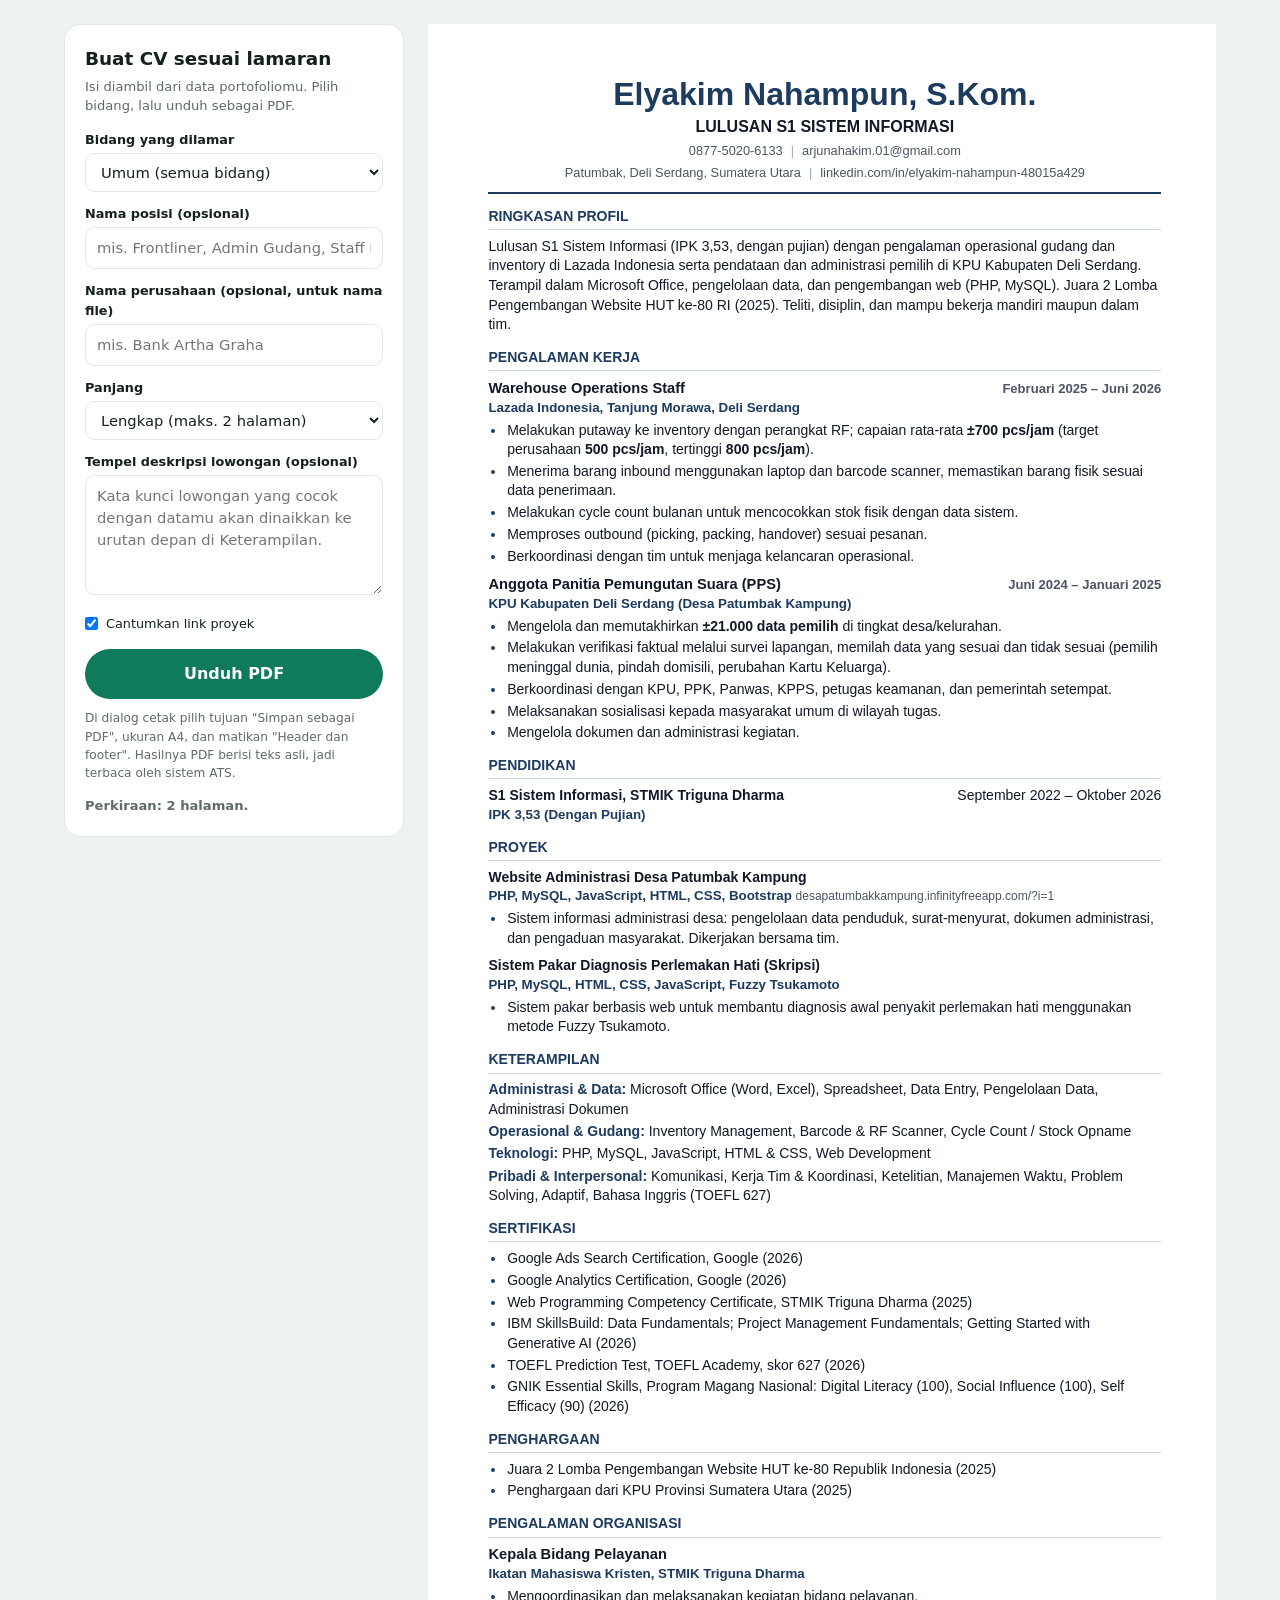
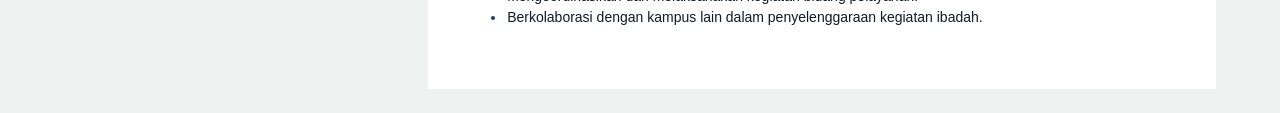
==== cv.html @ f19a0b80 "Add files via upload" ====
<!DOCTYPE html>
<html lang="id">
<head>
<meta charset="utf-8">
<meta name="viewport" content="width=device-width, initial-scale=1">
<meta name="robots" content="noindex, nofollow">
<title>CV Elyakim Nahampun</title>
<link rel="stylesheet" href="css/cv.css">
</head>
<body>
<div class="bar">Menyiapkan CV… jika dialog cetak tidak muncul, tekan
  <button id="dl2" type="button">Simpan sebagai PDF</button></div>

<div class="app">
  <aside class="panel">
    <h1>Buat CV sesuai lamaran</h1>
    <p class="sub">Isi diambil dari data portofoliomu. Pilih bidang, lalu unduh sebagai PDF.</p>

    <label for="p">Bidang yang dilamar</label>
    <select id="p"></select>

    <label for="role">Nama posisi (opsional)</label>
    <input type="text" id="role" placeholder="mis. Frontliner, Admin Gudang, Staff IT">

    <label for="company">Nama perusahaan (opsional, untuk nama file)</label>
    <input type="text" id="company" placeholder="mis. Bank Artha Graha">

    <label for="len">Panjang</label>
    <select id="len">
      <option value="full">Lengkap (maks. 2 halaman)</option>
      <option value="short">Ringkas (target 1 halaman)</option>
    </select>

    <label for="jd">Tempel deskripsi lowongan (opsional)</label>
    <textarea id="jd" placeholder="Kata kunci lowongan yang cocok dengan datamu akan dinaikkan ke urutan depan di Keterampilan."></textarea>

    <label class="chk"><input type="checkbox" id="links"> Cantumkan link proyek</label>

    <button class="dl" id="dl" type="button">Unduh PDF</button>
    <p class="hint">Di dialog cetak pilih tujuan "Simpan sebagai PDF", ukuran A4, dan matikan "Header dan footer". Hasilnya PDF berisi teks asli, jadi terbaca oleh sistem ATS.</p>

    <div class="info"><div id="pg"></div><div id="kw"></div></div>
  </aside>

  <main class="stage"><article id="cv"></article></main>
</div>

<script src="js/cvdata.js"></script>
<script src="js/cv.js"></script>
</body>
</html>
---- css/cv.css ----
/* ===== halaman pengatur (layar) ===== */
:root{--ac:#0f7a5c;--ac2:#f26b3a;--line:#e3e8e5;--muted:#5f6b65;--text:#14201b}
*{box-sizing:border-box;margin:0}
body{font-family:system-ui,-apple-system,"Segoe UI",Roboto,Arial,sans-serif;color:var(--text);background:#eef2f0;line-height:1.5}
.app{display:grid;grid-template-columns:340px 1fr;gap:24px;max-width:1200px;margin:0 auto;padding:24px}
.panel{background:#fff;border:1px solid var(--line);border-radius:16px;padding:20px;align-self:start;position:sticky;top:16px}
.panel h1{font-size:1.15rem;margin-bottom:4px}
.panel .sub{font-size:.82rem;color:var(--muted);margin-bottom:14px}
label{display:block;font-size:.8rem;font-weight:600;margin:12px 0 4px}
input[type=text],select,textarea{width:100%;font:inherit;font-size:.92rem;padding:9px 11px;border:1px solid var(--line);border-radius:10px;background:#fff;color:var(--text)}
textarea{min-height:120px;resize:vertical}
.chk{display:flex;gap:8px;align-items:center;font-weight:500;margin-top:12px}
.chk input{width:auto}
button.dl,.bar a.dl{display:block;width:100%;margin-top:16px;padding:13px;border:0;border-radius:99px;background:var(--ac);color:#fff;font:inherit;font-weight:600;cursor:pointer;text-align:center;text-decoration:none}
button.dl:hover{filter:brightness(1.08)}
.info{margin-top:14px;font-size:.82rem;color:var(--muted)}
.info p{margin-top:8px}.info .w{color:#a4400f;background:#fff3ec;border-radius:8px;padding:8px 10px}
.hint{font-size:.76rem;color:var(--muted);margin-top:10px}
.stage{overflow:auto}
.bar{display:none}

/* ===== lembar CV (layar + cetak): satu kolom, teks asli, aman untuk ATS ===== */
#cv{--ink:#111827;--ac:#1d3b5f;--mute:#4b5563;--tint:#eef3f8;--rule:#c9d4e0;
  width:210mm;min-height:297mm;margin:0 auto;background:#fff;padding:14mm 16mm;box-shadow:0 8px 30px rgba(20,40,30,.12);
  font-family:Calibri,Carlito,Arial,Helvetica,"Liberation Sans",sans-serif;font-size:10.5pt;line-height:1.4;color:var(--ink);
  -webkit-print-color-adjust:exact;print-color-adjust:exact}
#cv header{text-align:center;padding-bottom:7pt;margin-bottom:2pt;border-bottom:2.2pt solid var(--ac)}
#cv h1{font-size:24pt;font-weight:700;line-height:1.1;color:var(--ac)}
#cv .hl{font-size:12pt;font-weight:600;margin-top:3pt;text-transform:uppercase;color:var(--ink)}
#cv .ct{font-size:9.6pt;margin-top:3pt;color:var(--mute)}
#cv .ct:first-of-type{margin-top:5pt}
#cv .ct i{font-style:normal;margin:0 6pt;color:#9aa8b8}
#cv .nw{white-space:nowrap}
#cv section{margin-top:10pt}
#cv h2{font-size:10.5pt;font-weight:700;text-transform:uppercase;color:var(--ac);
  border-bottom:.8pt solid var(--rule);padding-bottom:2pt;margin-bottom:5pt;break-after:avoid}
#cv p{margin:0}
#cv .sum p{font-size:10.5pt}
#cv .item{margin-bottom:6pt;break-inside:avoid}
#cv .row{display:flex;justify-content:space-between;gap:10pt;align-items:baseline}
#cv .role{font-size:11pt}
#cv .dt{white-space:nowrap;font-size:9.8pt;color:var(--mute);font-weight:600}
#cv .org{color:var(--ac);font-weight:600;font-size:10pt}
#cv .u{font-style:normal;font-weight:400;font-size:9pt;color:var(--mute)}
#cv ul{margin:2.5pt 0 0 13pt;padding:0}
#cv li{margin-bottom:1.6pt;padding-left:1pt}
#cv li::marker{color:var(--ac)}
#cv li b{font-weight:700}
#cv .sk{margin-bottom:2pt}
#cv .sk b{color:var(--ac)}
#cv.short{font-size:9.8pt;line-height:1.3}
#cv.short h1{font-size:21pt}
#cv.short .hl{font-size:10.8pt}
#cv.short .ct{font-size:9pt;margin-top:2pt}
#cv.short header{padding-bottom:5pt}
#cv.short section{margin-top:6.5pt}
#cv.short h2{font-size:9.8pt;margin-bottom:3pt}
#cv.short .item{margin-bottom:3.5pt}
#cv.short .role{font-size:10.2pt}
#cv.short li{margin-bottom:.5pt}

@media (max-width:980px){
  .app{grid-template-columns:1fr;padding:14px}
  .panel{position:static}
}

/* ===== mode cetak langsung dari portofolio ===== */
.print-only{background:#fff}
.print-only .app{display:block;padding:0;max-width:none}
.print-only .panel{display:none}
.print-only .bar{display:block;position:sticky;top:0;background:#fff;border-bottom:1px solid var(--line);padding:10px 16px;text-align:center;font-size:.85rem;color:var(--muted)}
.print-only .bar button{margin-left:10px;padding:8px 18px;border:0;border-radius:99px;background:var(--ac);color:#fff;font:inherit;font-weight:600;cursor:pointer}
.print-only #cv{box-shadow:none}

@page{size:A4;margin:14mm 15mm}
@media print{
  body,.print-only{background:#fff}
  .panel,.bar{display:none!important}
  .app{display:block;padding:0;max-width:none}
  .stage{overflow:visible}
  #cv{width:auto;min-height:0;margin:0;padding:0;box-shadow:none}
}
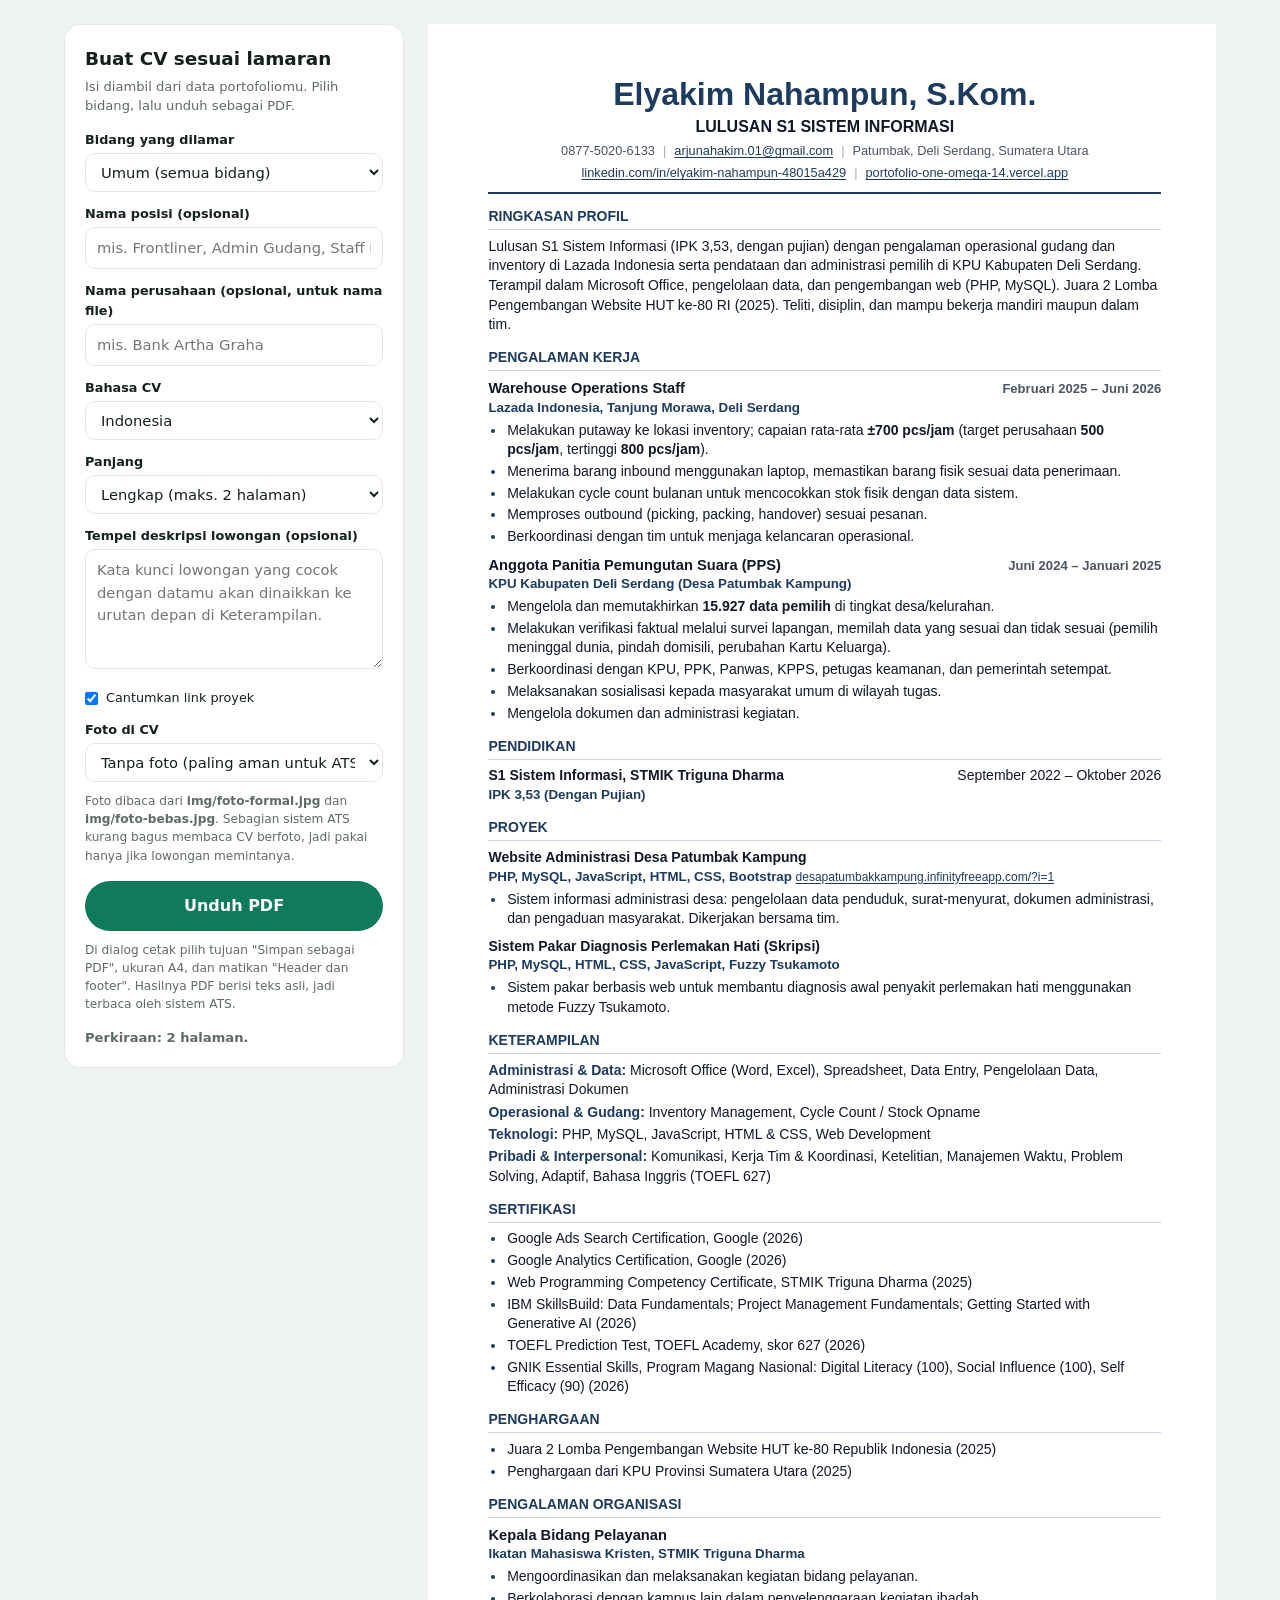
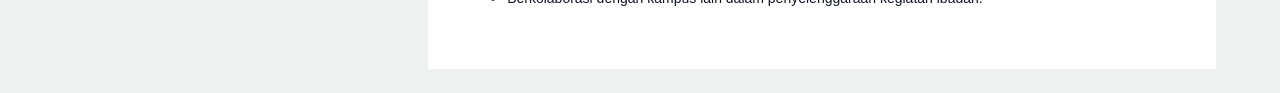
==== commit 1b5dec1a: "Update cv.html" ====
--- a/cv.html
+++ b/cv.html
@@ -5,6 +5,9 @@
 <meta name="viewport" content="width=device-width, initial-scale=1">
 <meta name="robots" content="noindex, nofollow">
 <title>CV Elyakim Nahampun</title>
+<link rel="preconnect" href="https://fonts.googleapis.com">
+<link rel="preconnect" href="https://fonts.gstatic.com" crossorigin>
+<link rel="stylesheet" href="https://fonts.googleapis.com/css2?family=Inter:wght@400;600;700&display=swap">
 <link rel="stylesheet" href="css/cv.css">
 </head>
 <body>
@@ -25,6 +28,12 @@
     <label for="company">Nama perusahaan (opsional, untuk nama file)</label>
     <input type="text" id="company" placeholder="mis. Bank Artha Graha">
 
+    <label for="lang">Bahasa CV</label>
+    <select id="lang">
+      <option value="id">Indonesia</option>
+      <option value="en">English</option>
+    </select>
+
     <label for="len">Panjang</label>
     <select id="len">
       <option value="full">Lengkap (maks. 2 halaman)</option>
@@ -35,6 +44,13 @@
     <textarea id="jd" placeholder="Kata kunci lowongan yang cocok dengan datamu akan dinaikkan ke urutan depan di Keterampilan."></textarea>
 
     <label class="chk"><input type="checkbox" id="links"> Cantumkan link proyek</label>
+    <label for="photo">Foto di CV</label>
+    <select id="photo">
+      <option value="">Tanpa foto (paling aman untuk ATS)</option>
+      <option value="formal">Foto formal</option>
+      <option value="bebas">Foto bebas</option>
+    </select>
+    <p class="hint">Foto dibaca dari <b>img/foto-formal.jpg</b> dan <b>img/foto-bebas.jpg</b>. Sebagian sistem ATS kurang bagus membaca CV berfoto, jadi pakai hanya jika lowongan memintanya.</p>
 
     <button class="dl" id="dl" type="button">Unduh PDF</button>
     <p class="hint">Di dialog cetak pilih tujuan "Simpan sebagai PDF", ukuran A4, dan matikan "Header dan footer". Hasilnya PDF berisi teks asli, jadi terbaca oleh sistem ATS.</p>
@@ -46,6 +62,7 @@
 </div>
 
 <script src="js/cvdata.js"></script>
+<script src="js/cvdata-en.js"></script>
 <script src="js/cv.js"></script>
 </body>
 </html>
--- a/css/cv.css
+++ b/css/cv.css
@@ -31,6 +31,7 @@
 #cv .ct:first-of-type{margin-top:5pt}
 #cv .ct i{font-style:normal;margin:0 6pt;color:#9aa8b8}
 #cv .nw{white-space:nowrap}
+#cv a{color:var(--ac);text-decoration:underline;text-underline-offset:1.5pt}
 #cv section{margin-top:10pt}
 #cv h2{font-size:10.5pt;font-weight:700;text-transform:uppercase;color:var(--ac);
   border-bottom:.8pt solid var(--rule);padding-bottom:2pt;margin-bottom:5pt;break-after:avoid}
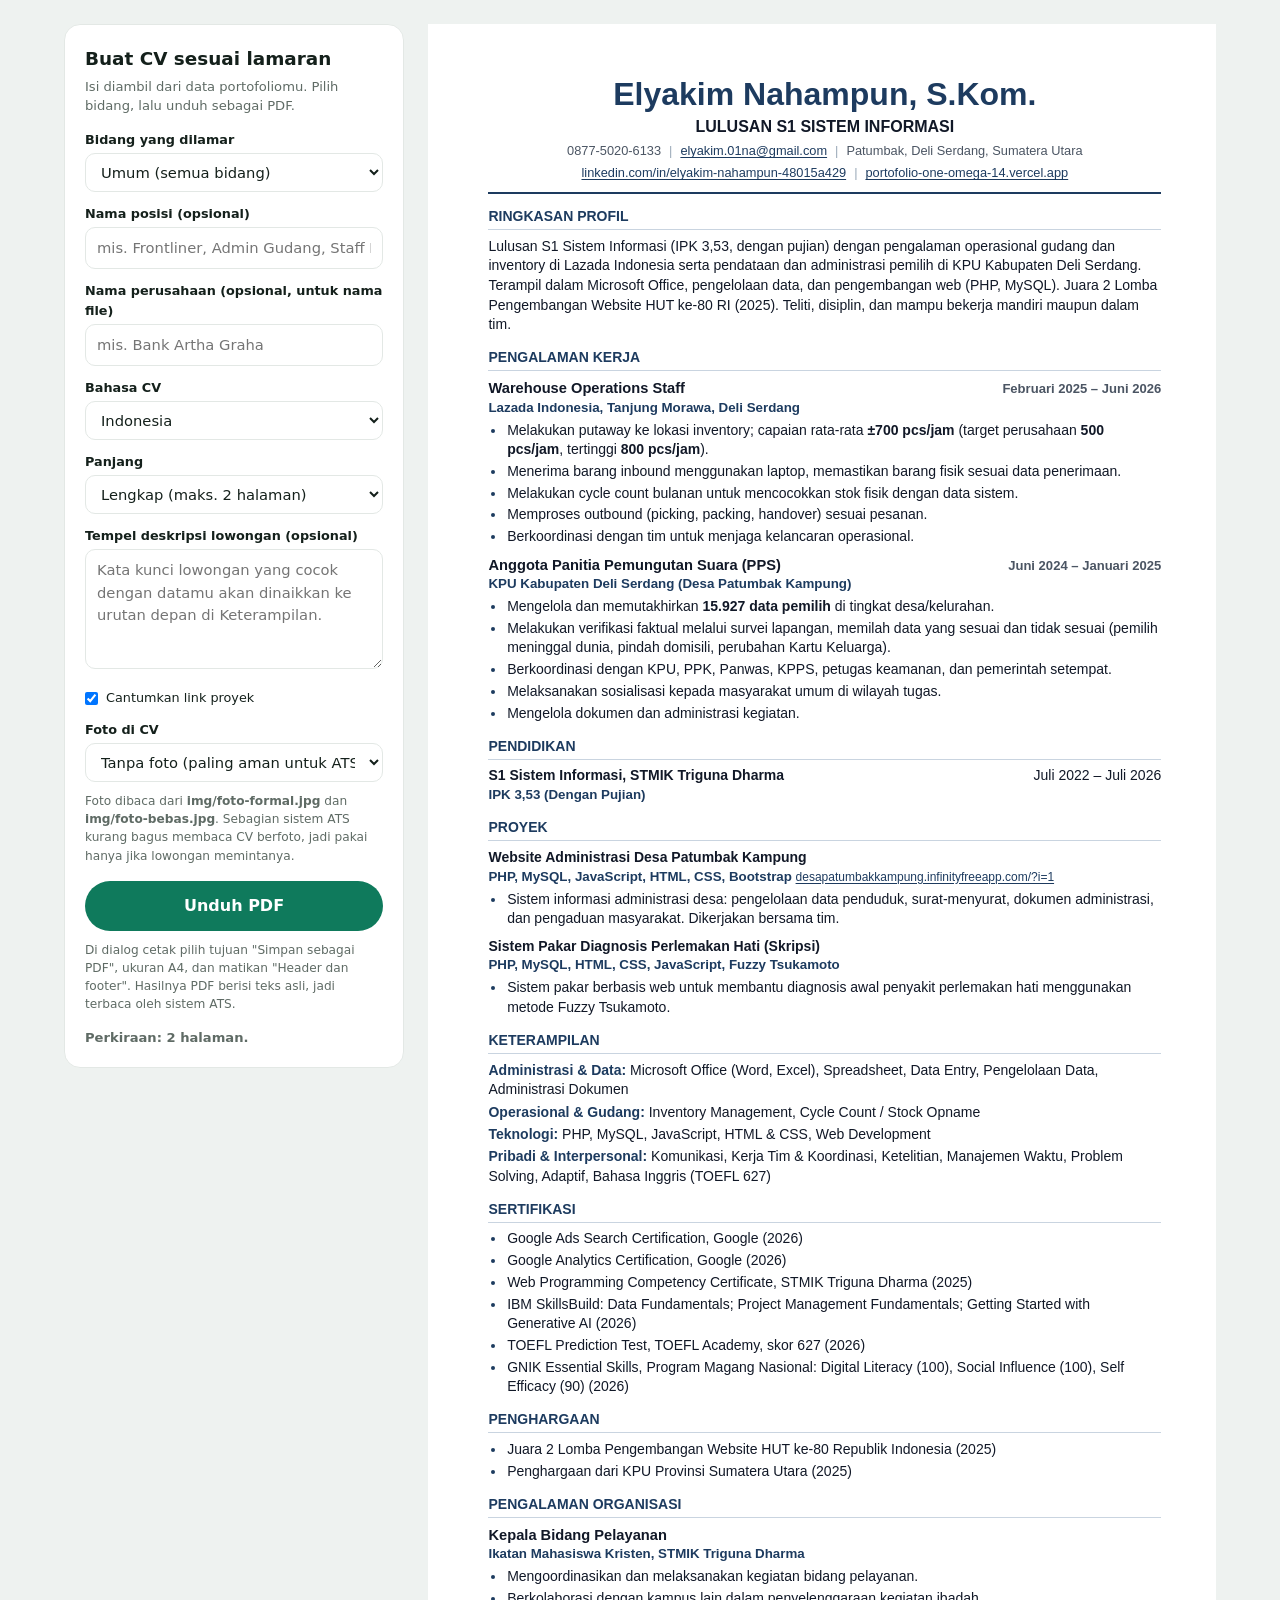
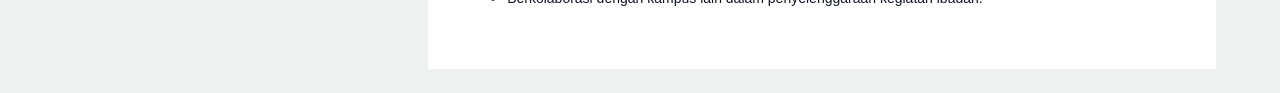
==== commit 7f057d72: "Update cv.html" ====
--- a/cv.html
+++ b/cv.html
@@ -8,7 +8,7 @@
 <link rel="preconnect" href="https://fonts.googleapis.com">
 <link rel="preconnect" href="https://fonts.gstatic.com" crossorigin>
 <link rel="stylesheet" href="https://fonts.googleapis.com/css2?family=Inter:wght@400;600;700&display=swap">
-<link rel="stylesheet" href="css/cv.css">
+<link rel="stylesheet" href="css/cv.css?v=3">
 </head>
 <body>
 <div class="bar">Menyiapkan CV… jika dialog cetak tidak muncul, tekan
@@ -61,8 +61,8 @@
   <main class="stage"><article id="cv"></article></main>
 </div>
 
-<script src="js/cvdata.js"></script>
-<script src="js/cvdata-en.js"></script>
-<script src="js/cv.js"></script>
+<script src="js/cvdata.js?v=3"></script>
+<script src="js/cvdata-en.js?v=3"></script>
+<script src="js/cv.js?v=3"></script>
 </body>
 </html>
--- a/css/cv.css
+++ b/css/cv.css
@@ -60,6 +60,29 @@
 #cv.short .role{font-size:10.2pt}
 #cv.short li{margin-bottom:.5pt}
 
+/* ===== mode berfoto: foto kiri, kontak berlabel, biru tua ===== */
+#cv.pm{--ac:#00366d;--rule:#00366d;--ink:#111;--mute:#111;
+  font-family:Inter,Calibri,Carlito,Arial,"Liberation Sans",sans-serif;font-size:10pt;line-height:1.45}
+#cv.pm header.hasph{display:flex;align-items:flex-start;gap:16pt;text-align:left;border-bottom:0;padding-bottom:0;margin-bottom:0}
+#cv.pm .hd{flex:1;min-width:0}
+#cv.pm h1{font-size:20pt;text-transform:uppercase;line-height:1.15;letter-spacing:0}
+#cv.pm .hl{font-size:10pt;font-weight:600;margin-top:1pt;text-transform:uppercase}
+#cv.pm .ph{width:33mm;height:35mm;object-fit:cover;flex:none;border:0;border-radius:0}
+#cv.pm .kv{display:grid;grid-template-columns:auto auto 1fr;column-gap:6pt;row-gap:1.5pt;margin-top:5pt;font-size:10pt;color:#111;align-items:baseline}
+#cv.pm .kv .k{font-weight:700;color:#111}
+#cv.pm .kv .v{overflow-wrap:anywhere}
+#cv.pm a{color:#111}
+#cv.pm section{margin-top:11pt}
+#cv.pm header + section{margin-top:9pt}
+#cv.pm h2{font-size:11pt;border-bottom:1pt solid var(--ac);padding-bottom:2pt;margin-bottom:6pt}
+#cv.pm .sum p,#cv.pm li{text-align:justify}
+#cv.pm .org{font-weight:600}
+#cv.short.pm{font-size:9.4pt;line-height:1.35}
+#cv.short.pm .ph{width:28mm;height:30mm}
+#cv.short.pm h1{font-size:18pt}
+#cv.short.pm .kv{font-size:9.4pt;margin-top:3pt}
+#cv.short.pm section{margin-top:7pt}
+
 @media (max-width:980px){
   .app{grid-template-columns:1fr;padding:14px}
   .panel{position:static}
